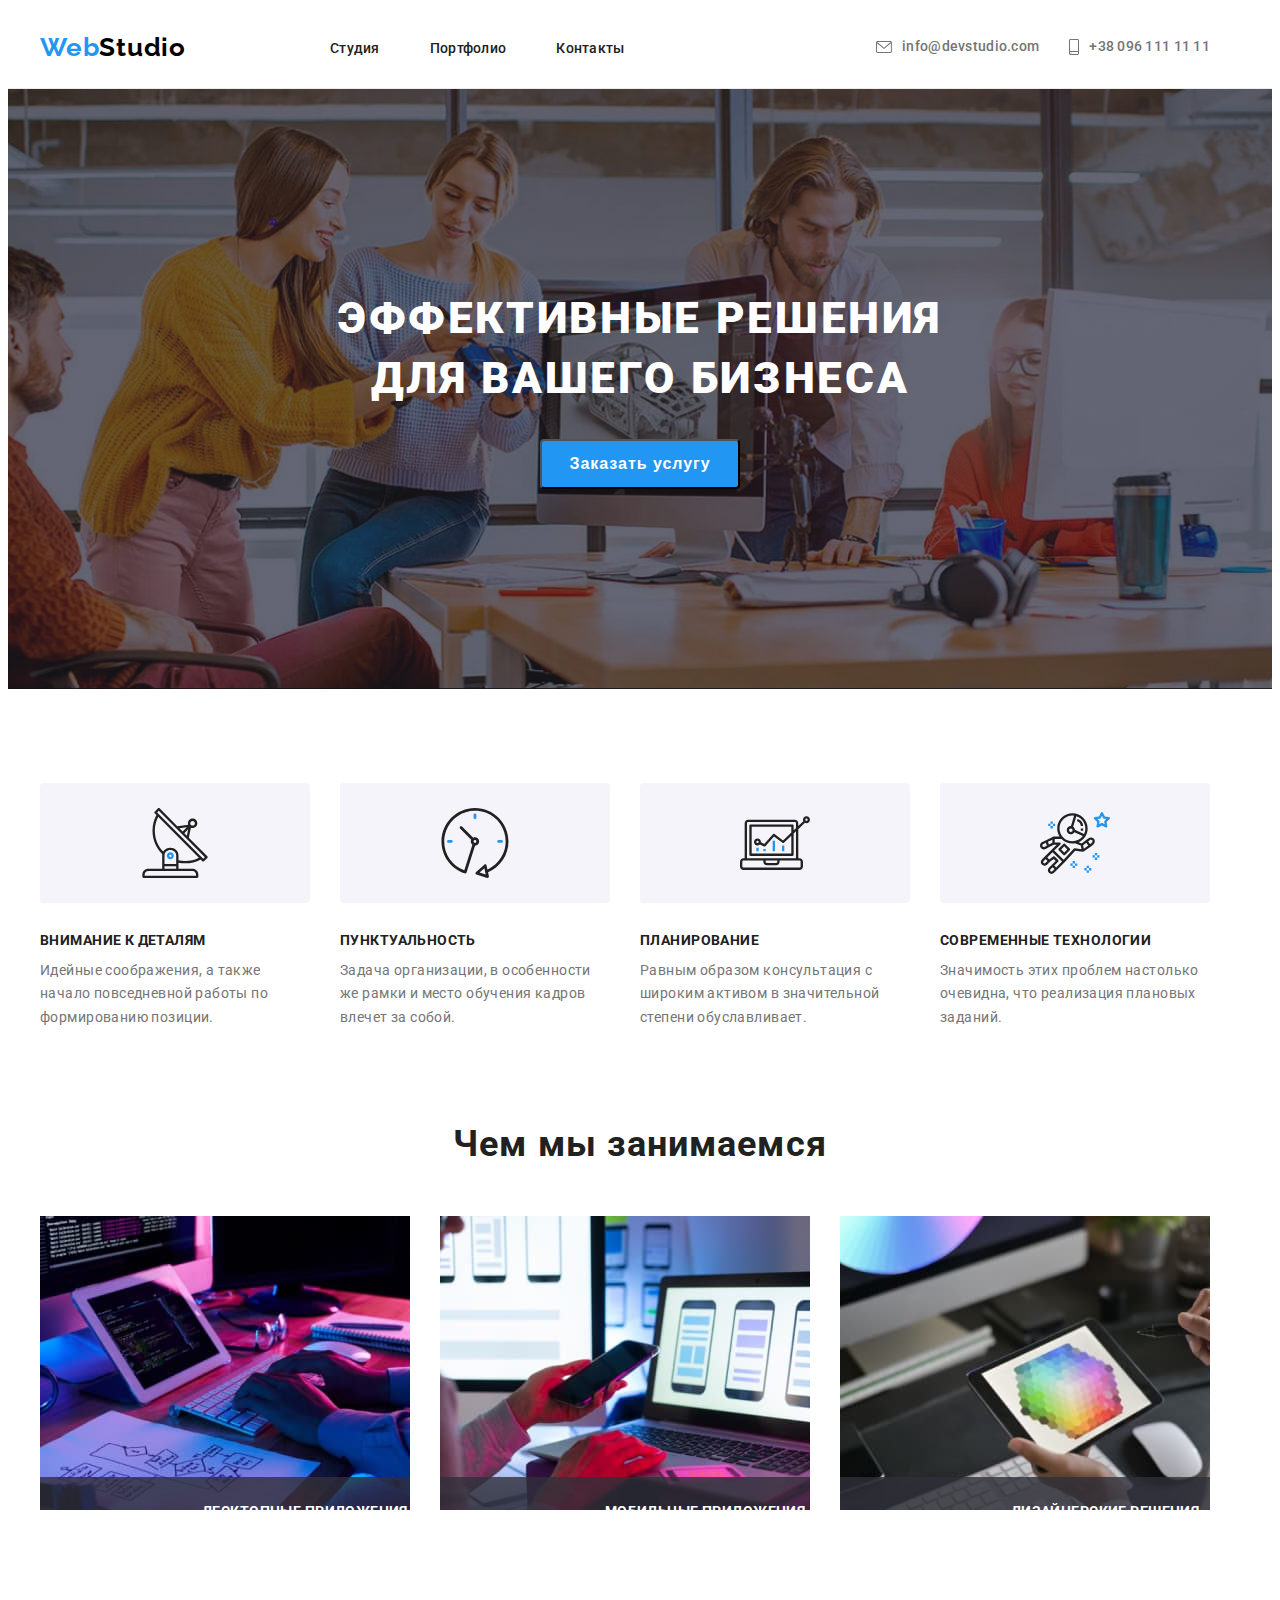
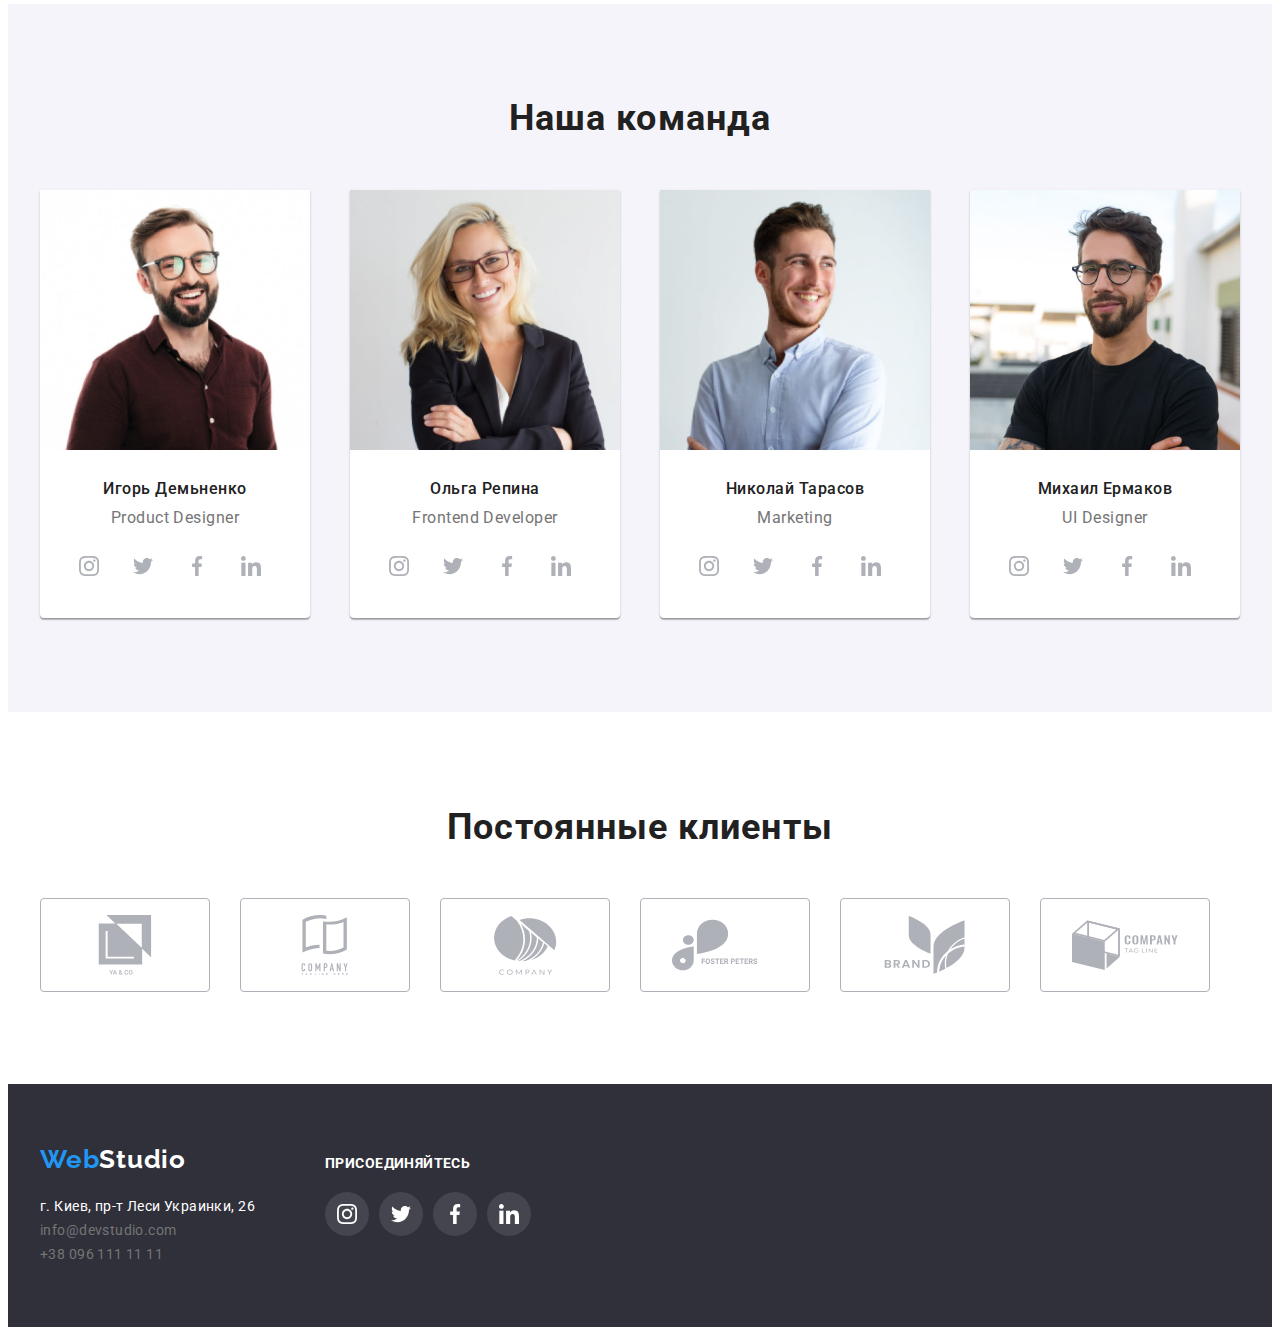
==== index.html @ 5d6559f3 "5-дз" ====
<!DOCTYPE html>
<html lang="ru">
  <head>
    <meta charset="UTF-8" />
    <meta http-equiv="X-UA-Compatible" content="IE=edge" />
    <meta name="viewport" content="width=device-width, initial-scale=1.0" />
    <title>WebStudiya</title>
    <link
      rel="stylesheet"
      href="https://cdnjs.cloudflare.com/ajax/libs/modern-normalize/1.1.0/modern-normalize.min.css"
      integrity="sha512-wpPYUAdjBVSE4KJnH1VR1HeZfpl1ub8YT/NKx4PuQ5NmX2tKuGu6U/JRp5y+Y8XG2tV+wKQpNHVUX03MfMFn9Q=="
      crossorigin="anonymous"
      referrerpolicy="no-referrer"
    />
    <link rel="stylesheet" href="
    <link rel="preconnect" href="https://fonts.googleapis.com" />
    <link rel="preconnect" href="https://fonts.gstatic.com" crossorigin />
    <link
      href="https://fonts.googleapis.com/css2?family=Raleway:wght@700&family=Roboto:wght@400;500;700;900&display=swap"
      rel="stylesheet"
    />
    <link rel="stylesheet" href="./css/reset.css" />
    <link rel="stylesheet" href="./css/style.css" />
  </head>
  <body>
    <header class="header">
      <div class="container header-container">
        <a class="header-logo link" href="./index.html"
          >Web<span class="logo-color">Studio</span></a
        >
        <nav class="header-nav">
          <ul class="header-list">
            <li class="header-item">
              <a class="header-link current" href="./index.html">Студия</a>
            </li>
            <li class="header-item">
              <a class="header-link current" href="./portfolio.html">Портфолио</a>
            </li>
            <li class="header-item">
              <a class="header-link current" href="https://Contacty/">Контакты</a>
            </li>
          </ul>
        </nav>
        <ul class="contacts">
          <li class="contacts-item">
            <a class="contacts-link" href="mailto:info@devstudio.com"
              ><svg class="contacts-link-icon" width="16" height="12">
                <use href="./images/header-icons.svg#icon-envelope"></use></svg
              >info@devstudio.com</a
            >
          </li>
          <li class="contacts-item">
            <a class="contacts-link" href="tel:+380961111111"
              ><svg class="contacts-link-icon" width="10" height="16">
                <use href="./images/header-icons.svg#icon-smartphone"></use></svg
              >+38 096 111 11 11</a
            >
          </li>
        </ul>
      </div>
    </header>
    <main>
      <section class="baner">
        <div class="container">
          <h1 class="baner-title">Эффективные решения<br />для вашего бизнеса</h1>
          <button type="button" class="baner-bt" data-modal-open>Заказать услугу</button>
        </div>
      </section>
      <section class="section process">
        <div class="container">
          <ul class="about-list">
            <li class="about-item">
              <div class="about-item-link">
                <svg class="about-item-icon" width="70" height="70">
                  <use href="./images/Peculiarities.svg#icon-antenna"></use>
                </svg>
              </div>
              <h3 class="about-item-title">Внимание к деталям</h3>
              <p class="about-item-text">
                Идейные соображения, а также начало повседневной работы по формированию позиции.
              </p>
            </li>
            <li class="about-item">
              <div class="about-item-link">
                <svg class="about-item-icon" width="70" height="70">
                  <use href="./images/Peculiarities.svg#icon-clock"></use>
                </svg>
              </div>
              <h3 class="about-item-title">Пунктуальность</h3>
              <p class="about-item-text">
                Задача организации, в особенности же рамки и место обучения кадров влечет за собой.
              </p>
            </li>
            <li class="about-item">
              <div class="about-item-link">
                <svg class="about-item-icon" width="70" height="70">
                  <use href="./images/Peculiarities.svg#icon-diagram"></use>
                </svg>
              </div>
              <h3 class="about-item-title">Планирование</h3>
              <p class="about-item-text">
                Равным образом консультация с широким активом в значительной степени обуславливает.
              </p>
            </li>
            <li class="about-item">
              <div class="about-item-link">
                <svg class="about-item-icon" width="70" height="70">
                  <use href="./images/Peculiarities.svg#icon-astronaut"></use>
                </svg>
              </div>
              <h3 class="about-item-title">Современные технологии</h3>
              <p class="about-item-text">
                Значимость этих проблем настолько очевидна, что реализация плановых заданий.
              </p>
            </li>
          </ul>
        </div>
      </section>
      <section class="section work">
        <div class="container">
          <h2 class="work-title">Чем мы занимаемся</h2>
          <ul class="work-list">
            <li class="work-item">
              <div class="work-item-wrap">
                <img src="./images/box1.jpg" alt="работа с ноутбуком" width="370" height="294" />
                <p class="work-img-text">Десктопные приложения</p>
              </div>
            </li>
            <li class="work-item">
              <div class="work-item-wrap">
                <img
                  src="./images/box2.jpg"
                  alt="работа с мобильным телефоном"
                  width="370"
                  height="294"
                />
                <p class="work-img-text">Мобильные приложения</p>
              </div>
            </li>
            <li class="work-item">
              <div class="work-item-wrap">
                <img src="./images/box3.jpg" alt="работа с планшетом" width="370" height="294" />
                <p class="work-img-text">Дизайнерские решения</p>
              </div>
            </li>
          </ul>
        </div>
      </section>
      <section class="section team">
        <div class="container">
          <h2 class="team-title">Наша команда</h2>
          <ul class="list team-list">
            <li class="team-item">
              <div class="team-card-fon">
                <img src="./images/team-card1.jpg" alt="Игорь Демьненко" width="270" height="260" />
                <div class="team-text">
                  <div class="team-icons">
                    <h3 class="team-item-name">Игорь Демьненко</h3>
                    <p lang="en" class="team-item-profession">Product Designer</p>
                    <ul class="team-social-list">
                      <li class="team-social-item">
                        <a href="" class="team-social-link">
                          <svg class="team-social-icon" width="20" height="20">
                            <use href="./images/icons.svg#icon-instagram"></use>
                          </svg>
                        </a>
                      </li>
                      <li class="team-social-item">
                        <a href="" class="team-social-link">
                          <svg class="team-social-icon" width="20" height="20">
                            <use href="./images/icons.svg#icon-twitter"></use>
                          </svg>
                        </a>
                      </li>
                      <li class="team-social-item">
                        <a href="" class="team-social-link">
                          <svg class="team-social-icon" width="20" height="20">
                            <use href="./images/icons.svg#icon-facebook"></use>
                          </svg>
                        </a>
                      </li>
                      <li class="team-social-item">
                        <a href="" class="team-social-link">
                          <svg class="team-social-icon" width="20" height="20">
                            <use href="./images/icons.svg#icon-linkedin"></use>
                          </svg>
                        </a>
                      </li>
                    </ul>
                  </div>
                </div>
              </div>
            </li>
            <li class="team-item">
              <div class="team-card-fon">
                <img src="./images/team-card2.jpg" alt="Ольга Репина" width="270" height="260" />
                <div class="team-text">
                  <div class="team-icons">
                    <h3 class="team-item-name">Ольга Репина</h3>
                    <p lang="en" class="team-item-profession">Frontend Developer</p>
                    <ul class="team-social-list">
                      <li class="team-social-item">
                        <a href="" class="team-social-link">
                          <svg class="team-social-icon" width="20" height="20">
                            <use href="./images/icons.svg#icon-instagram"></use>
                          </svg>
                        </a>
                      </li>
                      <li class="team-social-item">
                        <a href="" class="team-social-link">
                          <svg class="team-social-icon" width="20" height="20">
                            <use href="./images/icons.svg#icon-twitter"></use>
                          </svg>
                        </a>
                      </li>
                      <li class="team-social-item">
                        <a href="" class="team-social-link">
                          <svg class="team-social-icon" width="20" height="20">
                            <use href="./images/icons.svg#icon-facebook"></use>
                          </svg>
                        </a>
                      </li>
                      <li class="team-social-item">
                        <a href="" class="team-social-link">
                          <svg class="team-social-icon" width="20" height="20">
                            <use href="./images/icons.svg#icon-linkedin"></use>
                          </svg>
                        </a>
                      </li>
                    </ul>
                  </div>
                </div>
              </div>
            </li>
            <li class="team-item">
              <div class="team-card-fon">
                <img src="./images/team-card3.jpg" alt="Николай Тарасов" width="270" height="260" />
                <div class="team-text">
                  <div class="team-icons">
                    <h3 class="team-item-name">Николай Тарасов</h3>
                    <p lang="en" class="team-item-profession">Marketing</p>
                    <ul class="team-social-list">
                      <li class="team-social-item">
                        <a href="" class="team-social-link">
                          <svg class="team-social-icon" width="20" height="20">
                            <use href="./images/icons.svg#icon-instagram"></use>
                          </svg>
                        </a>
                      </li>
                      <li class="team-social-item">
                        <a href="" class="team-social-link">
                          <svg class="team-social-icon" width="20" height="20">
                            <use href="./images/icons.svg#icon-twitter"></use>
                          </svg>
                        </a>
                      </li>
                      <li class="team-social-item">
                        <a href="" class="team-social-link">
                          <svg class="team-social-icon" width="20" height="20">
                            <use href="./images/icons.svg#icon-facebook"></use>
                          </svg>
                        </a>
                      </li>
                      <li class="team-social-item">
                        <a href="" class="team-social-link">
                          <svg class="team-social-icon" width="20" height="20">
                            <use href="./images/icons.svg#icon-linkedin"></use>
                          </svg>
                        </a>
                      </li>
                    </ul>
                  </div>
                </div>
              </div>
            </li>
            <li class="team-item">
              <div class="team-card-fon">
                <img src="./images/team-card4.jpg" alt="Михаил Ермаков" width="270" height="260" />
                <div class="team-text">
                  <div class="team-icons">
                    <h3 class="team-item-name">Михаил Ермаков</h3>
                    <p lang="en" class="team-item-profession">UI Designer</p>
                    <ul class="team-social-list">
                      <li class="team-social-item">
                        <a href="" class="team-social-link">
                          <svg class="team-social-icon" width="20" height="20">
                            <use href="./images/icons.svg#icon-instagram"></use>
                          </svg>
                        </a>
                      </li>
                      <li class="team-social-item">
                        <a href="" class="team-social-link">
                          <svg class="team-social-icon" width="20" height="20">
                            <use href="./images/icons.svg#icon-twitter"></use>
                          </svg>
                        </a>
                      </li>
                      <li class="team-social-item">
                        <a href="" class="team-social-link">
                          <svg class="team-social-icon" width="20" height="20">
                            <use href="./images/icons.svg#icon-facebook"></use>
                          </svg>
                        </a>
                      </li>
                      <li class="team-social-item">
                        <a href="" class="team-social-link">
                          <svg class="team-social-icon" width="20" height="20">
                            <use href="./images/icons.svg#icon-linkedin"></use>
                          </svg>
                        </a>
                      </li>
                    </ul>
                  </div>
                </div>
              </div>
            </li>
          </ul>
        </div>
      </section>
      <section class="section">
        <div class="container">
          <h2 class="clients-title">Постоянные клиенты</h2>
          <ul class="clients-list">
            <li class="clients-item">
              <a href="" class="clients-link">
                <svg class="clients-icon" width="106" height="60">
                  <use href="./images/clients.svg#icon-yoco"></use>
                </svg>
              </a>
            </li>
            <li class="clients-item">
              <a href="" class="clients-link">
                <svg class="clients-icon" width="106" height="60">
                  <use href="./images/clients.svg#icon-company1"></use>
                </svg>
              </a>
            </li>
            <li class="clients-item">
              <a href="" class="clients-link">
                <svg class="clients-icon" width="106" height="60">
                  <use href="./images/clients.svg#icon-company2"></use>
                </svg>
              </a>
            </li>
            <li class="clients-item">
              <a href="" class="clients-link">
                <svg class="clients-icon" width="106" height="60">
                  <use href="./images/clients.svg#icon-foster"></use>
                </svg>
              </a>
            </li>
            <li class="clients-item">
              <a href="" class="clients-link">
                <svg class="clients-icon" width="106" height="60">
                  <use href="./images/clients.svg#icon-brand"></use>
                </svg>
              </a>
            </li>
            <li class="clients-item">
              <a href="" class="clients-link">
                <svg class="clients-icon" width="106" height="60">
                  <use href="./images/clients.svg#icon-company3"></use>
                </svg>
              </a>
            </li>
          </ul>
        </div>
      </section>
    </main>
    <footer>
      <div class="container footer-container">
        <div class="container-footer">
          <a class="header-logo" href="./index.html"
            >Web<span class="logo-color-footer">Studio</span></a
          >
          <address class="footer-address">
            <ul class="footer-list">
              <li class="footer-item"><p>г. Киев, пр-т Леси Украинки, 26</p></li>
              <li>
                <a class="link-footer" href="mailto:info@devstudio.com">info@devstudio.com</a>
              </li>
              <li>
                <a class="link-footer" href="tel:+380961111111">+38 096 111 11 11</a>
              </li>
            </ul>
          </address>
        </div>
        <div class="footer-social">
          <h3 class="footer-social-text">Присоединяйтесь</h3>
          <ul class="footer-social-list">
            <li class="footer-social-item">
              <a href="" class="footer-social-link">
                <svg class="footer-social-icon" width="20" height="20">
                  <use href="./images/icons.svg#icon-instagram"></use>
                </svg>
              </a>
            </li>
            <li class="footer-social-item">
              <a href="" class="footer-social-link">
                <svg class="footer-social-icon" width="20" height="20">
                  <use href="./images/icons.svg#icon-twitter"></use>
                </svg>
              </a>
            </li>
            <li class="footer-social-item">
              <a href="" class="footer-social-link">
                <svg class="footer-social-icon" width="20" height="20">
                  <use href="./images/icons.svg#icon-facebook"></use>
                </svg>
              </a>
            </li>
            <li class="footer-social-item">
              <a href="" class="footer-social-link">
                <svg class="footer-social-icon" width="20" height="20">
                  <use href="./images/icons.svg#icon-linkedin"></use>
                </svg>
              </a>
            </li>
          </ul>
        </div>
      </div>
    </footer>
    <div class="backdrop is-hidden" data-modal>
      <div class="modal">
        <button type="button" class="modal-close" data-modal-close>
          <svg class="close-icon" width="18" height="18">
            <use href="./images/close-icon.svg#icon-close-black"></use>
          </svg>
        </button>
      </div>
    </div>
    <script src="./js/modal.js"></script>
  </body>
</html>
---- css/style.css ----
:root {
    --text-color: #212121;
    --lilte-text-color: #757575;
    --baner-color: #2F303A;
    --bt-color: #FFFFFF;
    --accent-color: #2196F3;
    --team-color:#F5F4FA;
}
body{
    font-family: "Roboto", sans-serif;
    color: var(--fon-color)
}
li {
    list-style: none;
}

a {
    text-decoration: none;
}

/* ------------Header---------- */
.header {
    padding-top: 24px;
    padding-bottom: 25px;
    border-bottom: 1px solid #ECECEC;
}
.container {
    width: 1200px;
    padding-left: 15px;
    padding-right: 15px;
    margin: 0 auto;
}
.header-nav {
     margin-left: 94px;
}
.header-list {
    display: flex;
    align-items: center;
}
.header {
    display: flex;
}
.header-container {
    display: flex;
    align-items: center;
}
.contacts {
    display: flex;
    margin-left: auto;
    align-items: center;
}
.contacts-link-icon {
    margin-right: 10px;
}
.header-logo {
    font-family: raleway, sans-serif;
    font-weight: 700;
    font-size: 26px;
    line-height: 1.19;
    letter-spacing: 0.03em;
    color: var(--accent-color);
}
.logo-color {
     color: #000000;
}
.header-item {
    margin-left: 50px;
}
.header-link {
    font-weight: 500;
    font-size: 14px;
    line-height: 1.14;
    letter-spacing: 0.02em;
    color: var(--text-color); 
    transition: color, 250ms;
    transition-timing-function: cubic-bezier(0.4, 0, 0.2, 1);
}
.current {
    position: relative;
}
.current:hover::after {
    content: "";
    width: 100%;
    height: 5px;
    border-radius: 2px;
    position: absolute;
    background-color: var(--accent-color);
    left: 0;
    bottom: -33px;
}
.contacts-item {
    margin-right: 30px;
}
.contacts-link {
    font-weight: 500;
    font-size: 14px;
    line-height: 1.14;
    letter-spacing: 0.02em;
    color: var(--lilte-text-color);
    display: flex;
    align-items: center;
    transition: color, 250ms;
    transition-timing-function: cubic-bezier(0.4, 0, 0.2, 1);
}
.contacts-link-icon {
    fill: currentColor;
}

.header-link:hover,
.header-link:focus,
.contacts-link-icon:hover
.contacts-link-icon:focus,
.contacts-link:hover,
.contacts-link:focus,
.link-footer:hover,
.link-footer:focus,
.baner-bt:focus,
.button-bt:focus {
    color: var(--accent-color);
}
.button-bt:hover,
.baner-bt:hover {
    background-color: var(--accent-color);
    color: var(--bt-color);
}
/* ---------------section-Baner----------------- */
.baner-title {
    font-weight: 900;
    font-size: 44px;
    line-height: 1.36;
    text-align: center;
    letter-spacing: 0.06em;
    text-transform: uppercase;
    width: 100%;
    color: #FFFFFF;
}
.baner {
    background-color: #2F303A;
    background-image: linear-gradient(
        rgba(47, 48, 58, 0.4),
        rgba(47, 48, 58, 0.4)
    ),
    url(../images/banner-foto.jpg);
    background-position: center;
    background-repeat: no-repeat;
    background-size: cover;
    padding-top: 200px;
    padding-bottom: 200px;
    text-align: center;
}
.baner-bt {
    font-size: 16px;
    line-height: 1.85;
    text-align: center;
    letter-spacing: 0.06em;
    color: var(--bt-color);
    background-color: var(--accent-color);
    box-shadow: 0px 4px 4px rgba(0, 0, 0, 0.15);
    border-radius: 4px;
    cursor: pointer;
    margin-top: 30px;
    width: 200px;
    height: 50px;
    font-weight: 700;
    transition: color, 250ms;
    transition-timing-function: cubic-bezier(0.4, 0, 0.2, 1);
}
.button-bt {
    font-weight: 500;
    font-size: 16px;
    line-height: 1.62;
    text-align: center;
    letter-spacing: 0.03em;
    color: var(--text-color);
    background-color: var(--team-color);
    border:1px solid #F5F4FA ;
    padding: 6px 22px;
    transition: background-color, 250ms, color, 250ms;
    transition-timing-function: cubic-bezier(0.4, 0, 0.2, 1);
}
.button-item:not(:last-child) {
    margin-right: 8px;
}

.button-wrap {
    display: flex;
    justify-content: center;
    margin-bottom: 50px;
}
.visually-hidden {
    position: absolute;
    white-space: nowrap;
    width: 1px;
    height: 1px;
    overflow: hidden;
    border: 0;
    padding: 0;
    clip: rect(0 0 0 0);
    clip-path: inset(50%);
    margin: -1px;
}

/* ----------------section-About------------------- */
.section {
    padding-top: 94px;
    padding-bottom: 94px;
}
.about-item {
    margin-right: 30px;
}

.about-item-title {
    font-weight: 700;
    font-size: 14px;
    line-height: 1.14;
    letter-spacing: 0.03em;
    text-transform: uppercase;
    color: var(--text-color);
}
.about-item-link {
    width: 270px;
    height: 120px;
    background: #F5F4FA;
    border-radius: 4px;
    margin-bottom: 30px;
    display: flex;
    justify-content: center;
    align-items: center;
}
.about-item-text {
    font-size: 14px;
    line-height: 1.71;
    letter-spacing: 0.03em;
    color: var(--lilte-text-color);
    margin-top: 10px;
 }
.flex-list {
    display: flex;
    flex-wrap: wrap;
}
.flex-list-card {
    background-color: var(--bt-color);
    margin-bottom: 30px;
}
.flex-list-card:not(:nth-child(3n)) {
    margin-right: 30px;
}
.flex-list-card:nth-child(n+7) {
    margin-bottom: 0px;
}
.flex-list-link {
    display: block;
    transition: box-shadow, 250ms;
    transition-timing-function: cubic-bezier(0.4, 0, 0.2, 1);
}
.flex-list-link:focus, .flex-list-link:hover {
    box-shadow: 0px 1px 1px rgba(0, 0, 0, 0.12), 0px 4px 4px rgba(0, 0, 0, 0.06), 1px 4px 6px rgba(0, 0, 0, 0.16);
    cursor: pointer;
}
.flex-list-wrap {
    position: relative;
    overflow: hidden;
}
.flex-list-card:hover .flex-img-text {
    transform: translateY(0%);
}
.flex-img-text {
    position: absolute;
    top: 0;
    left: 0;
    background-color: rgba(33, 150, 243, 0.9);
    font-weight: 400;
    font-size: 18px;
    line-height: 1.56;
    letter-spacing: 0.03em;
    color: #FFFFFF;
    width: 100%;
    height: 100%;
    padding: 64px 24px;
    transform: translateY(100%);
    transition: transform, 250ms, liner;
}
.flex-list-text {
    padding: 20px 24px;
    border: 1px solid #EEEEEE;
}
.flex-list-name {
    font-weight: 700;
    font-size: 18px;
    line-height: 2;
    letter-spacing: 0.06em;
    color: var(--text-color);
}
.flex-list-profession {
    font-size: 16px;
    line-height: 1.87;
    letter-spacing: 0.03em;
    color: var(--lilte-text-color);
}
.about-list {
    display: flex;
}
/* ---------------------Work------------------------ */
.work {
    padding-top: 0;
}

.work-title {
    font-weight: 700;
    font-size: 36px;
    line-height: 1.16;
    text-align: center;
    letter-spacing: 0.03em;
    color: var(--text-color);
    margin-bottom: 50px;
}
.work-list {
    display: flex;
}
.work-item:not(:last-child) {
    margin-right: 30px;
}
.work-item:hover .work-img-text {
    transform: translateY(0);
}
.work-item-wrap {
    position: relative;
    overflow: hidden;
}
.work-img-text {
    position: absolute;
    top: 0;
    left: 0;
    background-color: rgba(47, 48, 58, 0.8);
    color: var(--bt-color);
    text-transform: uppercase;
    padding: 27px 80px;
    font-size: 14px;
    letter-spacing: 0.03em;
    line-height: 1.14;
    font-weight: 700;
    width: 100%;
    height: 100%;
    text-align: center;
    transform: translateY(75%);
    transition: transform, 250ms, liner;
}

/* -------------------TEAM---------------------- */
.team {
    background-color: var(--team-color);
}
.team-title {
    font-weight: 700;
    font-size: 36px;
    line-height: 1.16;
    text-align: center;
    letter-spacing: 0.03em;
    color: var(--text-color);
    margin-bottom: 50px;
}
.team-social-list {
    display: flex;
    justify-content: center;
    margin-top: 16px;
}
.team-social-item {
    margin-right: 10px;
}
.team-social-link {
    width: 44px;
    height: 44px;
    background-color: var(--bt-color);
    display: flex;
    justify-content: center;
    align-items: center;
    border-radius: 50%;
    color: #AFB1B8;
    transition: background-color, 250ms, color, 250ms;
    transition-timing-function: cubic-bezier(0.4, 0, 0.2, 1);
 }
 .team-social-icon {
     fill: currentColor;
 }
.team-social-link:hover, .team-social-link:focus {
    background-color: var(--accent-color);
    color: #FFFFFF;
}
.team-card-fon {
    width: 270px;
    height: 428px;
    background-color: var(--bt-color);
    box-shadow: 0px 1px 3px rgba(0, 0, 0, 0.12), 0px 1px 1px rgba(0, 0, 0, 0.14), 0px 2px 1px rgba(0, 0, 0, 0.2);
    border-radius: 0px 0px 4px 4px;
}
.team-text {
    padding-bottom: 30px;
    text-align: center;
}
.team-icons {
    padding: 30px 0;
}
.team-item-name {
    font-weight: 500;
    font-size: 16px;
    line-height: 1.18;
    letter-spacing: 0.03em;
    color: var(--text-color);
}
.team-item-profession {
    font-size: 16px;
    line-height: 1.18;
    letter-spacing: 0.03em;
    color: var(--lilte-text-color);
    margin-top: 10px;
}

.team-list {
    display: flex;
    justify-content: space-between;
}
/* ------------------Clients-------------- */
.clients-title {
    font-weight: 700;
    font-size: 36px;
    line-height: 42px;
    text-align: center;
    letter-spacing: 0.03em;
    color: var(--text-color);
    margin-bottom: 50px;
}
.clients-list {
    display: flex;
}
.clients-item {
    width: 170px;
    height: 92px;
    display: flex;
    justify-content: center;
}
.clients-item:not(:last-child) {
    margin-right: 30px;
}
.clients-link {
    width: 100%;
    height: 100%;
    color: #AFB1B8;
    display: flex;
    align-items: center;
    justify-content: center;
    border: 1px solid #AFB1B8;
    border-radius: 4px;
    transition: color, 250ms;
    transition-timing-function: cubic-bezier(0.4, 0, 0.2, 1);
}
.clients-icon {
    fill: currentColor;
}
.clients-link:hover,
.clients-link:focus {
    color: var(--accent-color);
    border-color: var(--accent-color);
}

/* -------------Footer------------------- */
footer {
    padding-top: 60px;
    padding-bottom: 60px;
    background-color: var(--baner-color);
}
.footer-container {
    display: flex;
    align-items: baseline;
}

.logo-color-footer {
    color: var(--bt-color);
}
.footer-address {
    font-style: normal;
    margin-top: 20px;
  }
.footer-item {
    font-size: 14px;
    line-height: 1.71;
    letter-spacing: 0.03em;
    color: var(--bt-color);
    margin-top: 9px;
}

.link-footer {
    font-size: 14px;
    line-height: 1.71;
    letter-spacing: 0.03em;
    color: var(--lilte-text-color);
}
.footer-social-text {
    font-weight: 700;
    font-size: 14px;
    line-height: 1.14;
    letter-spacing: 0.03em;
    color: var(--bt-color);
    text-transform: uppercase;
    margin-bottom: 20px;
}
.footer-social-list {
    display: flex;
}
.footer-social-item:not(:last-child) {
    margin-right: 10px;
}
.footer-social-link {
    width: 44px;
    height: 44px;
    background-color: rgba(255, 255, 255, 0.1);
    display: flex;
    justify-content: center;
    align-items: center;
    border-radius: 50%;
    color: #FFFFFF;
    transition: background-color, 250ms;
    transition-timing-function: cubic-bezier(0.4, 0, 0.2, 1);
}
.footer-social-icon {
    fill: currentColor;
}
.footer-social {
    margin-left: 70px;
}
.footer-social-link:hover, .footer-social-link:focus {
    background-color: var(--accent-color);
}
/* ---------------------Modal------------------------- */
.is-hidden {
    visibility: hidden;
    opacity: 0;
    pointer-events: none;
}
.backdrop {
    position: absolute;
    top: 0;
    width: 100vw;
    height: 100vh;
    background-color: rgba(0, 0, 0, 0.2);
}
.modal {
    width: 528px;
    min-height: 500px;
    background-color: var(--bt-color);
    box-shadow: 0px 1px 3px rgba(0, 0, 0, 0.12), 0px 1px 1px rgba(0, 0, 0, 0.14), 0px 2px 1px rgba(0, 0, 0, 0.2);
    border-radius: 4px;
    position: absolute;
    top: 50%;
    left: 50%;
    transform: translate(-50%, -50%);
}
.modal-close {
    background-color: transparent;
    border: 1px solid rgba(0, 0, 0, 0.1);
    border-radius: 50%;
    width: 30px;
    height: 30px;
    display: flex;
    align-items: center;
    justify-content: center;
    position: absolute;
    top: 8px;
    right: 8px;
}
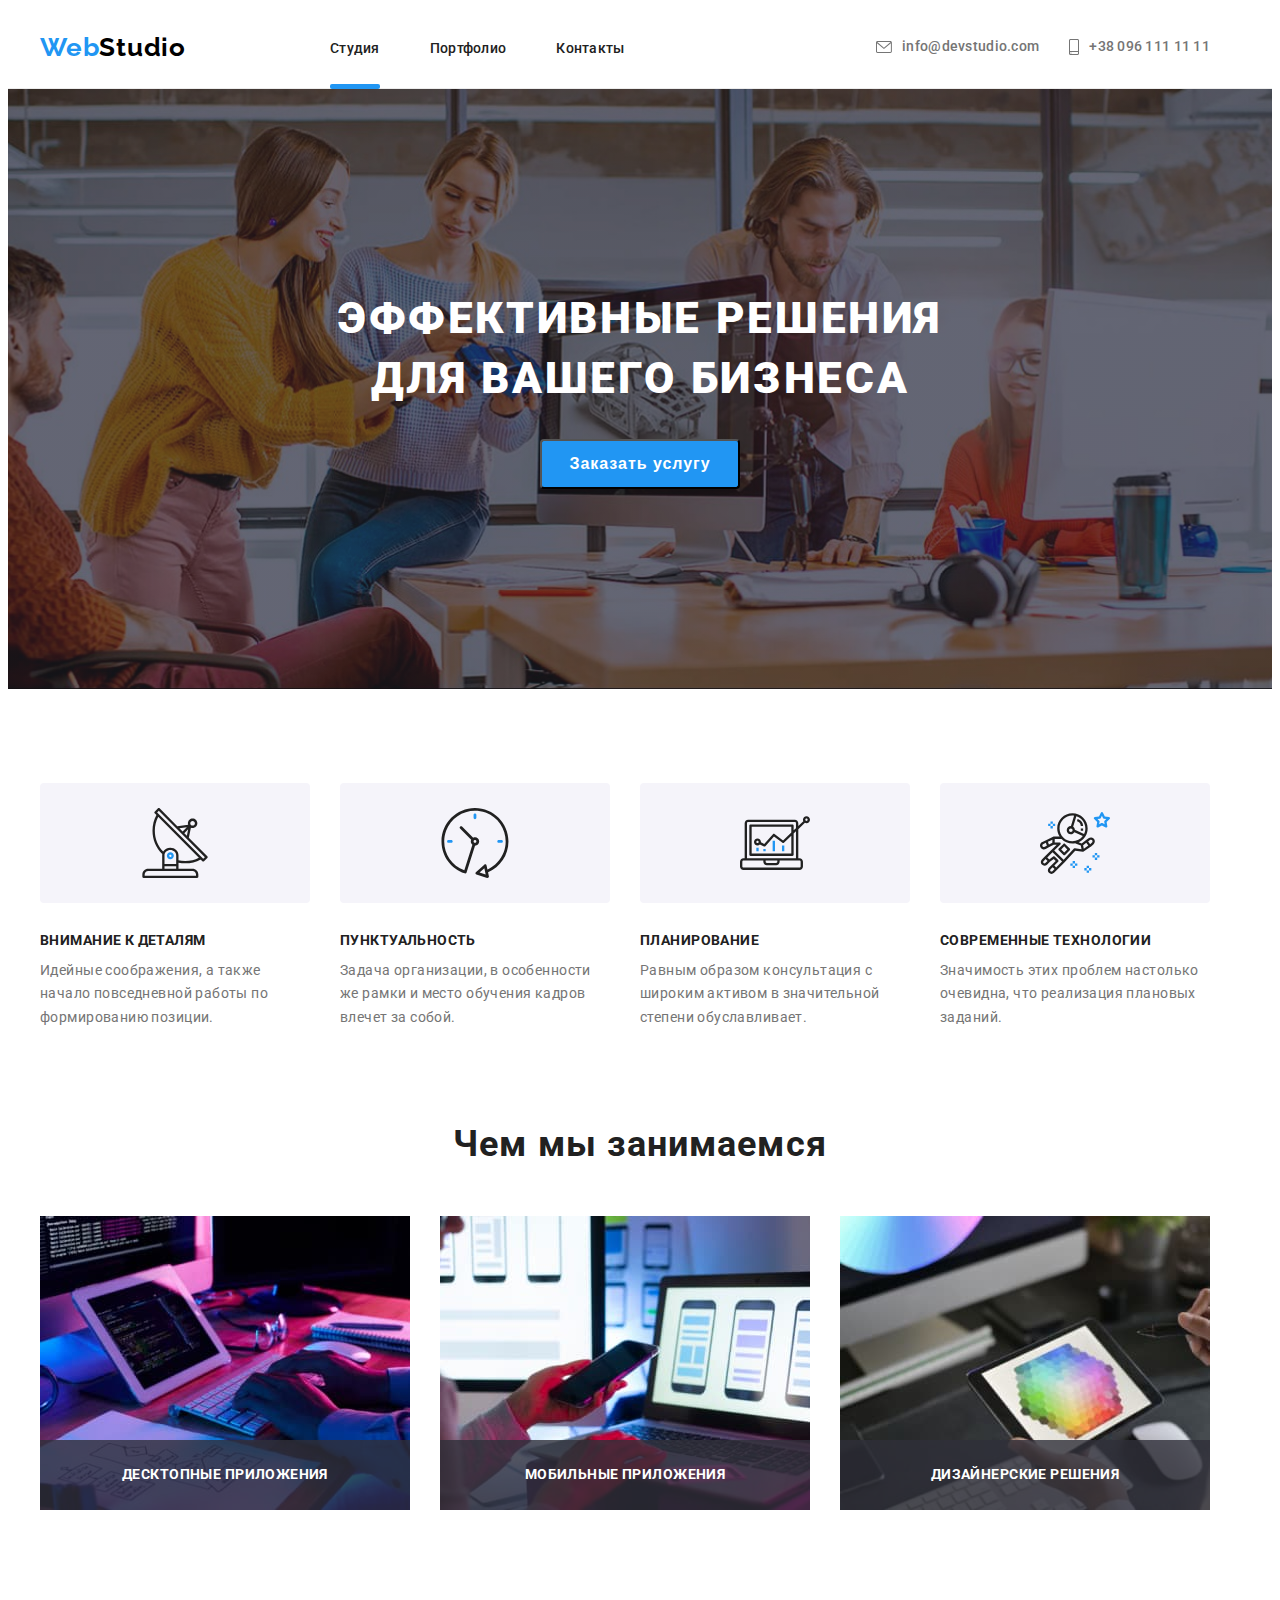
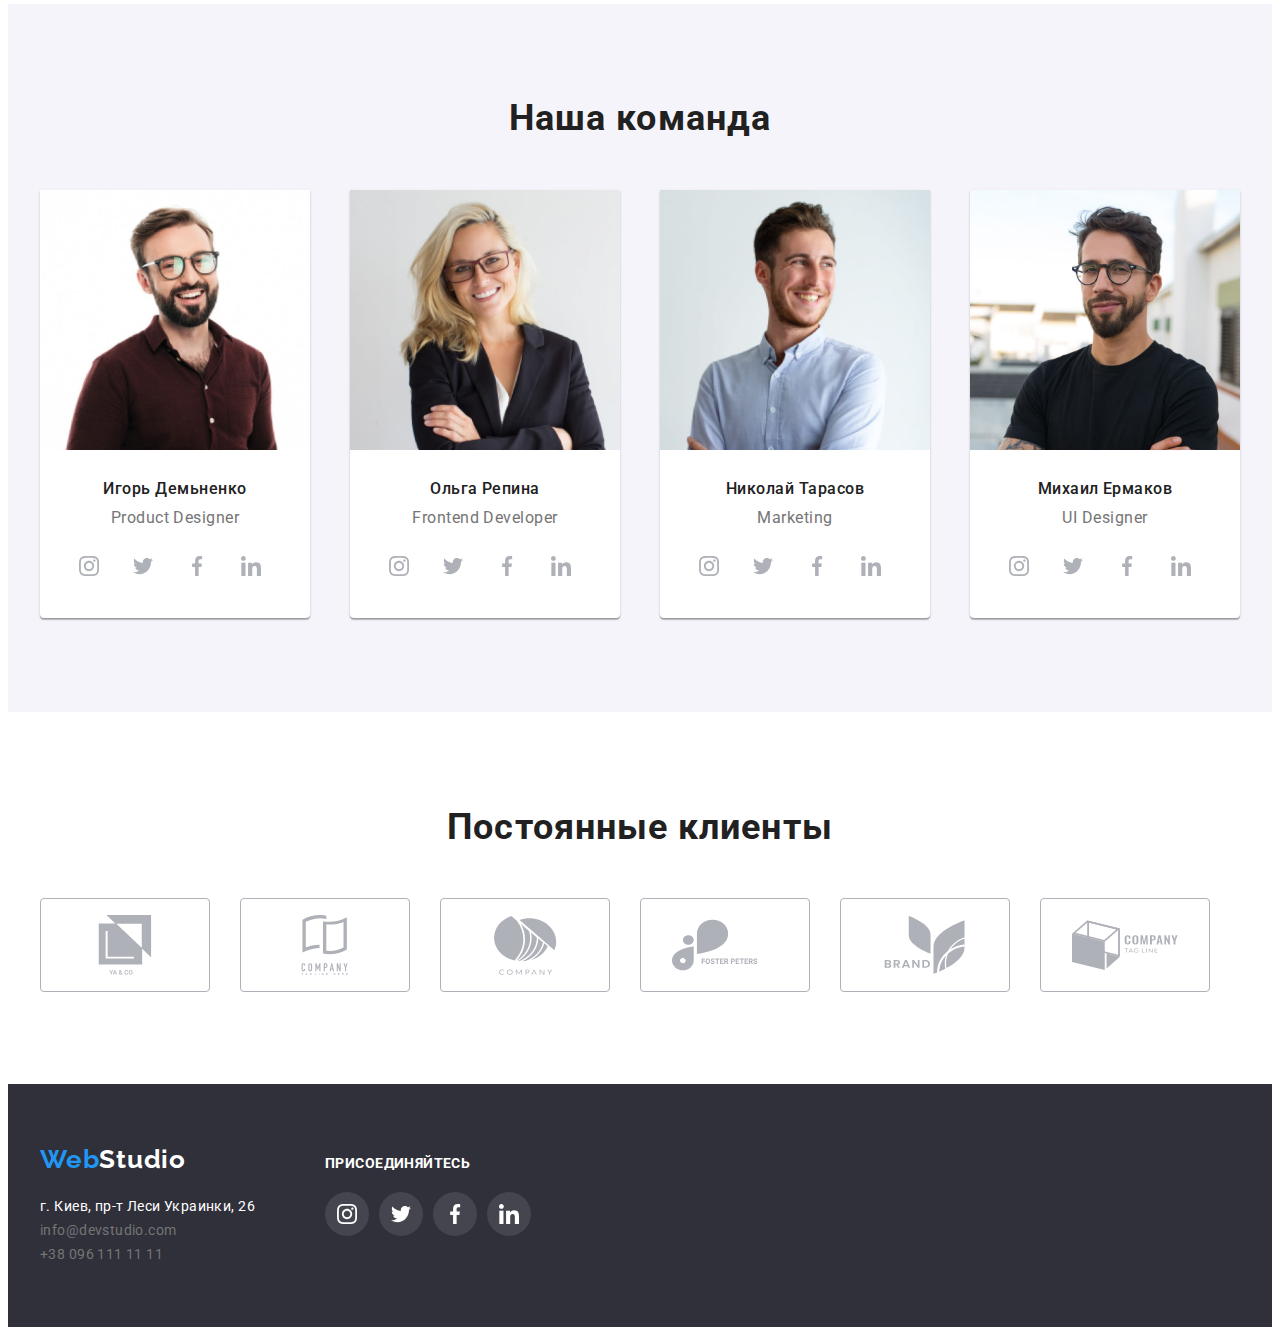
==== commit 52f86f2b: "правки" ====
--- a/index.html
+++ b/index.html
@@ -34,10 +34,10 @@
               <a class="header-link current" href="./index.html">Студия</a>
             </li>
             <li class="header-item">
-              <a class="header-link current" href="./portfolio.html">Портфолио</a>
+              <a class="header-link" href="./portfolio.html">Портфолио</a>
             </li>
             <li class="header-item">
-              <a class="header-link current" href="https://Contacty/">Контакты</a>
+              <a class="header-link" href="https://Contacty/">Контакты</a>
             </li>
           </ul>
         </nav>
--- a/css/style.css
+++ b/css/style.css
@@ -72,13 +72,11 @@
     line-height: 1.14;
     letter-spacing: 0.02em;
     color: var(--text-color); 
-    transition: color, 250ms;
-    transition-timing-function: cubic-bezier(0.4, 0, 0.2, 1);
-}
-.current {
+    transition: color 250ms cubic-bezier(0.4, 0, 0.2, 1);
     position: relative;
 }
-.current:hover::after {
+
+.current::after {
     content: "";
     width: 100%;
     height: 5px;
@@ -99,8 +97,8 @@
     color: var(--lilte-text-color);
     display: flex;
     align-items: center;
-    transition: color, 250ms;
-    transition-timing-function: cubic-bezier(0.4, 0, 0.2, 1);
+    transition: color 250ms cubic-bezier(0.4, 0, 0.2, 1);
+    
 }
 .contacts-link-icon {
     fill: currentColor;
@@ -113,15 +111,16 @@
 .contacts-link:hover,
 .contacts-link:focus,
 .link-footer:hover,
-.link-footer:focus,
-.baner-bt:focus,
-.button-bt:focus {
+.link-footer:focus {
     color: var(--accent-color);
 }
 .button-bt:hover,
-.baner-bt:hover {
+.button-bt:focus,
+.baner-bt:hover,
+.baner-bt:focus {
     background-color: var(--accent-color);
     color: var(--bt-color);
+    box-shadow: 0px 4px 4px rgba(0, 0, 0, 0.25);
 }
 /* ---------------section-Baner----------------- */
 .baner-title {
@@ -162,8 +161,8 @@
     width: 200px;
     height: 50px;
     font-weight: 700;
-    transition: color, 250ms;
-    transition-timing-function: cubic-bezier(0.4, 0, 0.2, 1);
+    transition: color 250ms cubic-bezier(0.4, 0, 0.2, 1);
+    
 }
 .button-bt {
     font-weight: 500;
@@ -175,8 +174,10 @@
     background-color: var(--team-color);
     border:1px solid #F5F4FA ;
     padding: 6px 22px;
-    transition: background-color, 250ms, color, 250ms;
-    transition-timing-function: cubic-bezier(0.4, 0, 0.2, 1);
+    border-radius: 4px;
+    cursor: pointer;
+    transition: background-color 250ms cubic-bezier(0.4, 0, 0.2, 1);
+    transition: box-shadow 250ms cubic-bezier(0.4, 0, 0.2, 1);
 }
 .button-item:not(:last-child) {
     margin-right: 8px;
@@ -250,8 +251,8 @@
 }
 .flex-list-link {
     display: block;
-    transition: box-shadow, 250ms;
-    transition-timing-function: cubic-bezier(0.4, 0, 0.2, 1);
+    transition: box-shadow 250ms cubic-bezier(0.4, 0, 0.2, 1);
+    
 }
 .flex-list-link:focus, .flex-list-link:hover {
     box-shadow: 0px 1px 1px rgba(0, 0, 0, 0.12), 0px 4px 4px rgba(0, 0, 0, 0.06), 1px 4px 6px rgba(0, 0, 0, 0.16);
@@ -278,7 +279,7 @@
     height: 100%;
     padding: 64px 24px;
     transform: translateY(100%);
-    transition: transform, 250ms, liner;
+    transition: transform 250ms cubic-bezier(0.4, 0, 0.2, 1);
 }
 .flex-list-text {
     padding: 20px 24px;
@@ -320,30 +321,25 @@
 .work-item:not(:last-child) {
     margin-right: 30px;
 }
-.work-item:hover .work-img-text {
-    transform: translateY(0);
-}
 .work-item-wrap {
     position: relative;
-    overflow: hidden;
 }
 .work-img-text {
     position: absolute;
-    top: 0;
     left: 0;
+    bottom: 0;
     background-color: rgba(47, 48, 58, 0.8);
     color: var(--bt-color);
     text-transform: uppercase;
-    padding: 27px 80px;
     font-size: 14px;
     letter-spacing: 0.03em;
     line-height: 1.14;
     font-weight: 700;
     width: 100%;
-    height: 100%;
-    text-align: center;
-    transform: translateY(75%);
-    transition: transform, 250ms, liner;
+    height: 70px;
+    display: flex;
+    justify-content: center;
+    align-items: center;
 }
 
 /* -------------------TEAM---------------------- */
@@ -376,8 +372,8 @@
     align-items: center;
     border-radius: 50%;
     color: #AFB1B8;
-    transition: background-color, 250ms, color, 250ms;
-    transition-timing-function: cubic-bezier(0.4, 0, 0.2, 1);
+    transition: background-color 250ms cubic-bezier(0.4, 0, 0.2, 1);
+    
  }
  .team-social-icon {
      fill: currentColor;
@@ -450,8 +446,8 @@
     justify-content: center;
     border: 1px solid #AFB1B8;
     border-radius: 4px;
-    transition: color, 250ms;
-    transition-timing-function: cubic-bezier(0.4, 0, 0.2, 1);
+    transition: color 250ms cubic-bezier(0.4, 0, 0.2, 1);
+    
 }
 .clients-icon {
     fill: currentColor;
@@ -493,6 +489,7 @@
     line-height: 1.71;
     letter-spacing: 0.03em;
     color: var(--lilte-text-color);
+    transition: color 250ms cubic-bezier(0.4, 0, 0.2, 1);
 }
 .footer-social-text {
     font-weight: 700;
@@ -518,8 +515,8 @@
     align-items: center;
     border-radius: 50%;
     color: #FFFFFF;
-    transition: background-color, 250ms;
-    transition-timing-function: cubic-bezier(0.4, 0, 0.2, 1);
+    transition: background-color 250ms cubic-bezier(0.4, 0, 0.2, 1);
+    
 }
 .footer-social-icon {
     fill: currentColor;
@@ -542,10 +539,11 @@
     width: 100vw;
     height: 100vh;
     background-color: rgba(0, 0, 0, 0.2);
+    transition: background-color 250ms cubic-bezier(0.4, 0, 0.2, 1);
 }
 .modal {
     width: 528px;
-    min-height: 500px;
+    min-height: 581px;
     background-color: var(--bt-color);
     box-shadow: 0px 1px 3px rgba(0, 0, 0, 0.12), 0px 1px 1px rgba(0, 0, 0, 0.14), 0px 2px 1px rgba(0, 0, 0, 0.2);
     border-radius: 4px;
@@ -553,6 +551,7 @@
     top: 50%;
     left: 50%;
     transform: translate(-50%, -50%);
+    transition: translate 250ms cubic-bezier(0.4, 0, 0.2, 1);
 }
 .modal-close {
     background-color: transparent;
@@ -566,4 +565,5 @@
     position: absolute;
     top: 8px;
     right: 8px;
+    cursor: pointer;
 }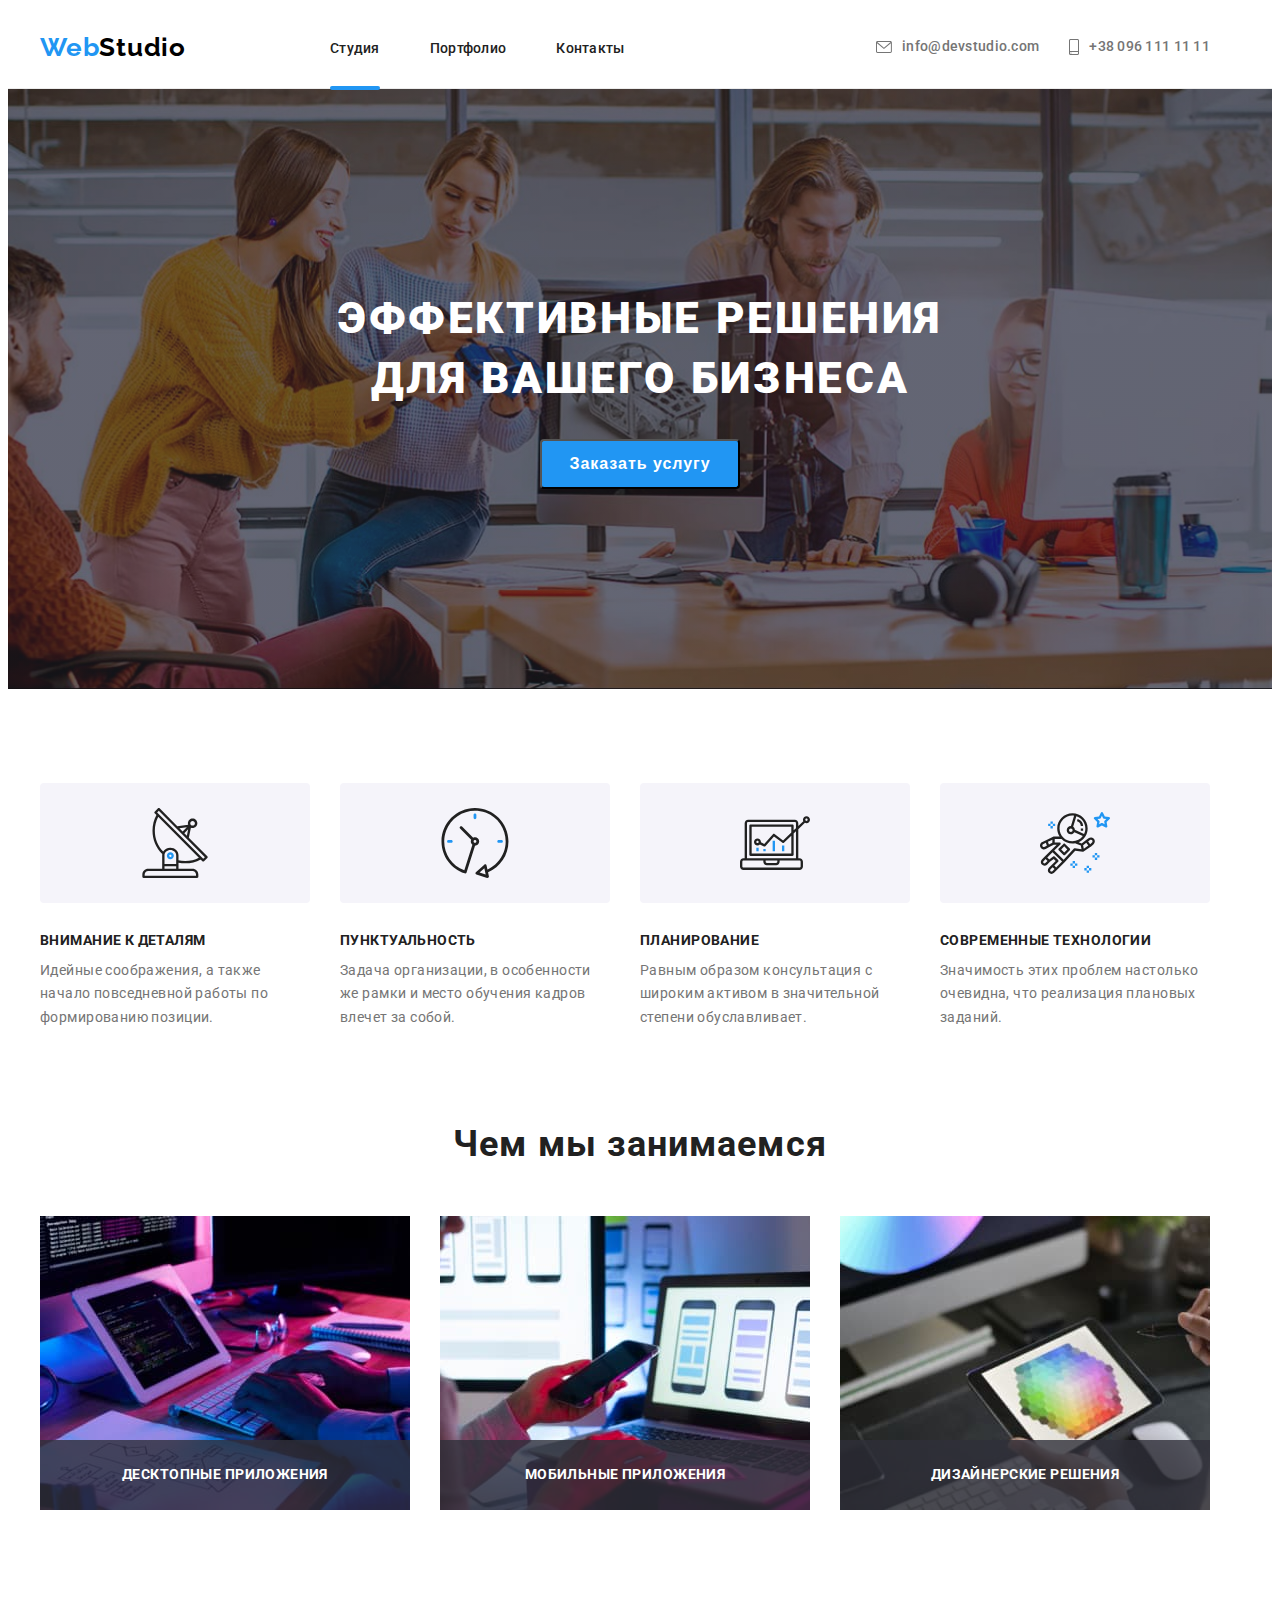
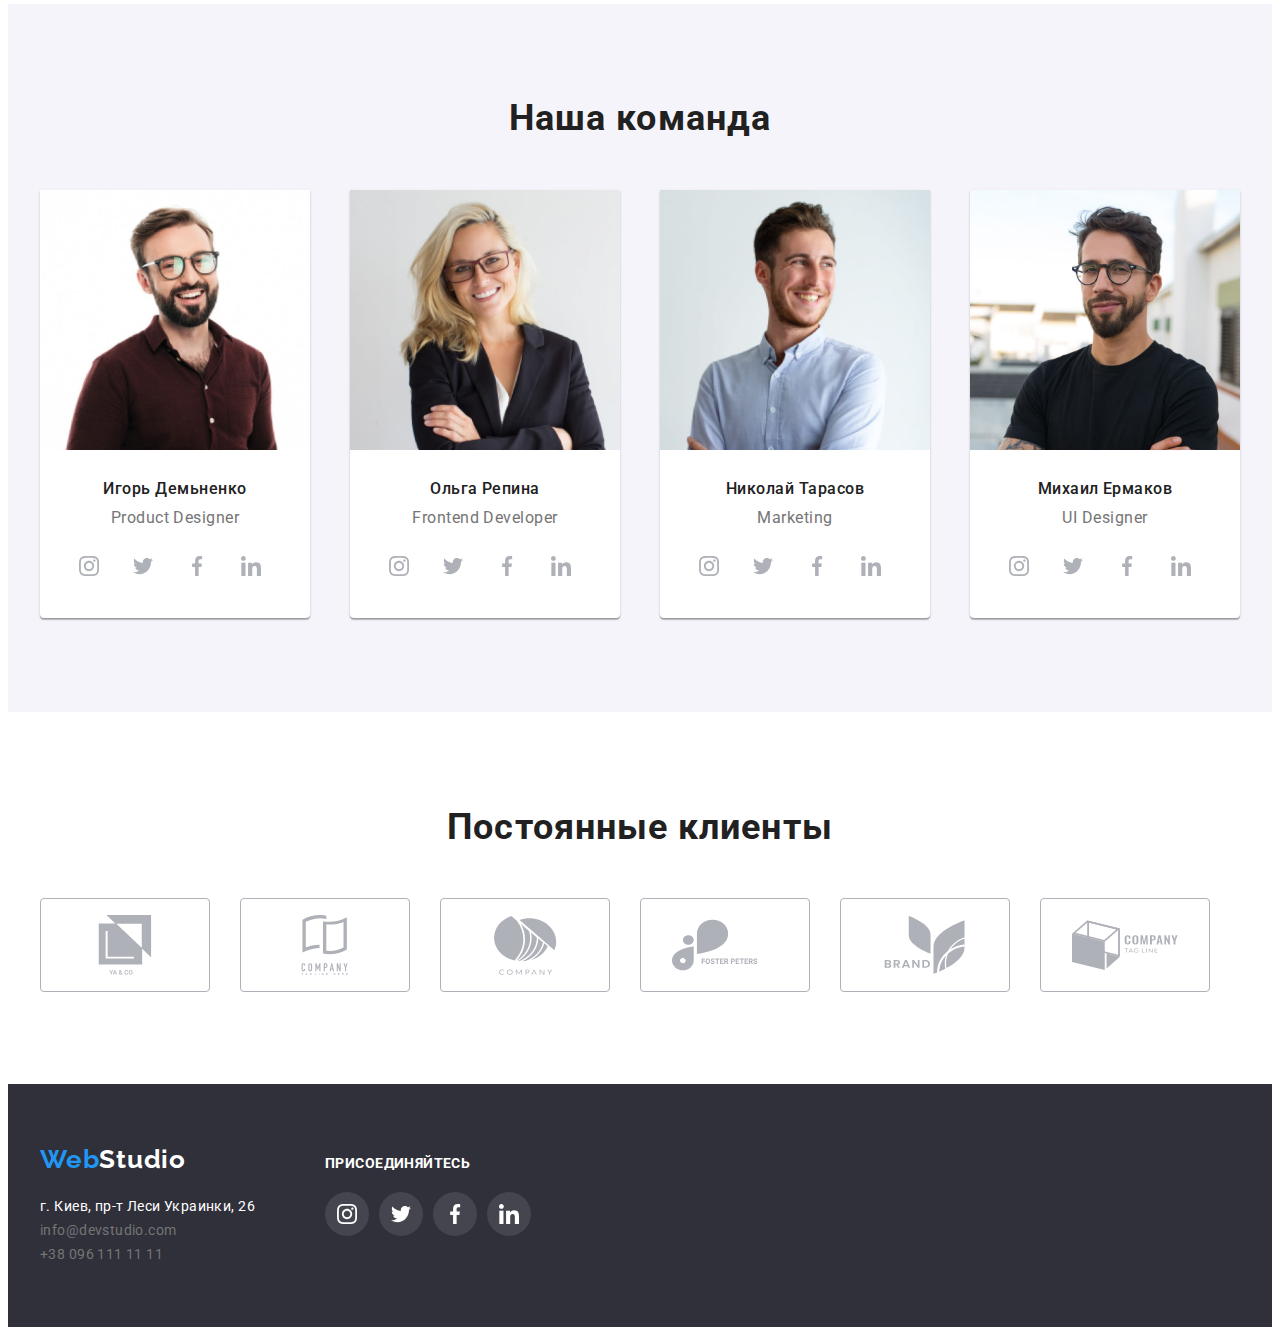
==== commit bc66b008: "правки" ====
--- a/index.html
+++ b/index.html
@@ -153,164 +153,156 @@
             <li class="team-item">
               <div class="team-card-fon">
                 <img src="./images/team-card1.jpg" alt="Игорь Демьненко" width="270" height="260" />
-                <div class="team-text">
-                  <div class="team-icons">
-                    <h3 class="team-item-name">Игорь Демьненко</h3>
-                    <p lang="en" class="team-item-profession">Product Designer</p>
-                    <ul class="team-social-list">
-                      <li class="team-social-item">
-                        <a href="" class="team-social-link">
-                          <svg class="team-social-icon" width="20" height="20">
-                            <use href="./images/icons.svg#icon-instagram"></use>
-                          </svg>
-                        </a>
-                      </li>
-                      <li class="team-social-item">
-                        <a href="" class="team-social-link">
-                          <svg class="team-social-icon" width="20" height="20">
-                            <use href="./images/icons.svg#icon-twitter"></use>
-                          </svg>
-                        </a>
-                      </li>
-                      <li class="team-social-item">
-                        <a href="" class="team-social-link">
-                          <svg class="team-social-icon" width="20" height="20">
-                            <use href="./images/icons.svg#icon-facebook"></use>
-                          </svg>
-                        </a>
-                      </li>
-                      <li class="team-social-item">
-                        <a href="" class="team-social-link">
-                          <svg class="team-social-icon" width="20" height="20">
-                            <use href="./images/icons.svg#icon-linkedin"></use>
-                          </svg>
-                        </a>
-                      </li>
-                    </ul>
-                  </div>
+                <div class="team-icons">
+                  <h3 class="team-item-name">Игорь Демьненко</h3>
+                  <p lang="en" class="team-item-profession">Product Designer</p>
+                  <ul class="team-social-list">
+                    <li class="team-social-item">
+                      <a href="" class="team-social-link">
+                        <svg class="team-social-icon" width="20" height="20">
+                          <use href="./images/icons.svg#icon-instagram"></use>
+                        </svg>
+                      </a>
+                    </li>
+                    <li class="team-social-item">
+                      <a href="" class="team-social-link">
+                        <svg class="team-social-icon" width="20" height="20">
+                          <use href="./images/icons.svg#icon-twitter"></use>
+                        </svg>
+                      </a>
+                    </li>
+                    <li class="team-social-item">
+                      <a href="" class="team-social-link">
+                        <svg class="team-social-icon" width="20" height="20">
+                          <use href="./images/icons.svg#icon-facebook"></use>
+                        </svg>
+                      </a>
+                    </li>
+                    <li class="team-social-item">
+                      <a href="" class="team-social-link">
+                        <svg class="team-social-icon" width="20" height="20">
+                          <use href="./images/icons.svg#icon-linkedin"></use>
+                        </svg>
+                      </a>
+                    </li>
+                  </ul>
                 </div>
               </div>
             </li>
             <li class="team-item">
               <div class="team-card-fon">
                 <img src="./images/team-card2.jpg" alt="Ольга Репина" width="270" height="260" />
-                <div class="team-text">
-                  <div class="team-icons">
-                    <h3 class="team-item-name">Ольга Репина</h3>
-                    <p lang="en" class="team-item-profession">Frontend Developer</p>
-                    <ul class="team-social-list">
-                      <li class="team-social-item">
-                        <a href="" class="team-social-link">
-                          <svg class="team-social-icon" width="20" height="20">
-                            <use href="./images/icons.svg#icon-instagram"></use>
-                          </svg>
-                        </a>
-                      </li>
-                      <li class="team-social-item">
-                        <a href="" class="team-social-link">
-                          <svg class="team-social-icon" width="20" height="20">
-                            <use href="./images/icons.svg#icon-twitter"></use>
-                          </svg>
-                        </a>
-                      </li>
-                      <li class="team-social-item">
-                        <a href="" class="team-social-link">
-                          <svg class="team-social-icon" width="20" height="20">
-                            <use href="./images/icons.svg#icon-facebook"></use>
-                          </svg>
-                        </a>
-                      </li>
-                      <li class="team-social-item">
-                        <a href="" class="team-social-link">
-                          <svg class="team-social-icon" width="20" height="20">
-                            <use href="./images/icons.svg#icon-linkedin"></use>
-                          </svg>
-                        </a>
-                      </li>
-                    </ul>
-                  </div>
+                <div class="team-icons">
+                  <h3 class="team-item-name">Ольга Репина</h3>
+                  <p lang="en" class="team-item-profession">Frontend Developer</p>
+                  <ul class="team-social-list">
+                    <li class="team-social-item">
+                      <a href="" class="team-social-link">
+                        <svg class="team-social-icon" width="20" height="20">
+                          <use href="./images/icons.svg#icon-instagram"></use>
+                        </svg>
+                      </a>
+                    </li>
+                    <li class="team-social-item">
+                      <a href="" class="team-social-link">
+                        <svg class="team-social-icon" width="20" height="20">
+                          <use href="./images/icons.svg#icon-twitter"></use>
+                        </svg>
+                      </a>
+                    </li>
+                    <li class="team-social-item">
+                      <a href="" class="team-social-link">
+                        <svg class="team-social-icon" width="20" height="20">
+                          <use href="./images/icons.svg#icon-facebook"></use>
+                        </svg>
+                      </a>
+                    </li>
+                    <li class="team-social-item">
+                      <a href="" class="team-social-link">
+                        <svg class="team-social-icon" width="20" height="20">
+                          <use href="./images/icons.svg#icon-linkedin"></use>
+                        </svg>
+                      </a>
+                    </li>
+                  </ul>
                 </div>
               </div>
             </li>
             <li class="team-item">
               <div class="team-card-fon">
                 <img src="./images/team-card3.jpg" alt="Николай Тарасов" width="270" height="260" />
-                <div class="team-text">
-                  <div class="team-icons">
-                    <h3 class="team-item-name">Николай Тарасов</h3>
-                    <p lang="en" class="team-item-profession">Marketing</p>
-                    <ul class="team-social-list">
-                      <li class="team-social-item">
-                        <a href="" class="team-social-link">
-                          <svg class="team-social-icon" width="20" height="20">
-                            <use href="./images/icons.svg#icon-instagram"></use>
-                          </svg>
-                        </a>
-                      </li>
-                      <li class="team-social-item">
-                        <a href="" class="team-social-link">
-                          <svg class="team-social-icon" width="20" height="20">
-                            <use href="./images/icons.svg#icon-twitter"></use>
-                          </svg>
-                        </a>
-                      </li>
-                      <li class="team-social-item">
-                        <a href="" class="team-social-link">
-                          <svg class="team-social-icon" width="20" height="20">
-                            <use href="./images/icons.svg#icon-facebook"></use>
-                          </svg>
-                        </a>
-                      </li>
-                      <li class="team-social-item">
-                        <a href="" class="team-social-link">
-                          <svg class="team-social-icon" width="20" height="20">
-                            <use href="./images/icons.svg#icon-linkedin"></use>
-                          </svg>
-                        </a>
-                      </li>
-                    </ul>
-                  </div>
+                <div class="team-icons">
+                  <h3 class="team-item-name">Николай Тарасов</h3>
+                  <p lang="en" class="team-item-profession">Marketing</p>
+                  <ul class="team-social-list">
+                    <li class="team-social-item">
+                      <a href="" class="team-social-link">
+                        <svg class="team-social-icon" width="20" height="20">
+                          <use href="./images/icons.svg#icon-instagram"></use>
+                        </svg>
+                      </a>
+                    </li>
+                    <li class="team-social-item">
+                      <a href="" class="team-social-link">
+                        <svg class="team-social-icon" width="20" height="20">
+                          <use href="./images/icons.svg#icon-twitter"></use>
+                        </svg>
+                      </a>
+                    </li>
+                    <li class="team-social-item">
+                      <a href="" class="team-social-link">
+                        <svg class="team-social-icon" width="20" height="20">
+                          <use href="./images/icons.svg#icon-facebook"></use>
+                        </svg>
+                      </a>
+                    </li>
+                    <li class="team-social-item">
+                      <a href="" class="team-social-link">
+                        <svg class="team-social-icon" width="20" height="20">
+                          <use href="./images/icons.svg#icon-linkedin"></use>
+                        </svg>
+                      </a>
+                    </li>
+                  </ul>
                 </div>
               </div>
             </li>
             <li class="team-item">
               <div class="team-card-fon">
                 <img src="./images/team-card4.jpg" alt="Михаил Ермаков" width="270" height="260" />
-                <div class="team-text">
-                  <div class="team-icons">
-                    <h3 class="team-item-name">Михаил Ермаков</h3>
-                    <p lang="en" class="team-item-profession">UI Designer</p>
-                    <ul class="team-social-list">
-                      <li class="team-social-item">
-                        <a href="" class="team-social-link">
-                          <svg class="team-social-icon" width="20" height="20">
-                            <use href="./images/icons.svg#icon-instagram"></use>
-                          </svg>
-                        </a>
-                      </li>
-                      <li class="team-social-item">
-                        <a href="" class="team-social-link">
-                          <svg class="team-social-icon" width="20" height="20">
-                            <use href="./images/icons.svg#icon-twitter"></use>
-                          </svg>
-                        </a>
-                      </li>
-                      <li class="team-social-item">
-                        <a href="" class="team-social-link">
-                          <svg class="team-social-icon" width="20" height="20">
-                            <use href="./images/icons.svg#icon-facebook"></use>
-                          </svg>
-                        </a>
-                      </li>
-                      <li class="team-social-item">
-                        <a href="" class="team-social-link">
-                          <svg class="team-social-icon" width="20" height="20">
-                            <use href="./images/icons.svg#icon-linkedin"></use>
-                          </svg>
-                        </a>
-                      </li>
-                    </ul>
-                  </div>
+                <div class="team-icons">
+                  <h3 class="team-item-name">Михаил Ермаков</h3>
+                  <p lang="en" class="team-item-profession">UI Designer</p>
+                  <ul class="team-social-list">
+                    <li class="team-social-item">
+                      <a href="" class="team-social-link">
+                        <svg class="team-social-icon" width="20" height="20">
+                          <use href="./images/icons.svg#icon-instagram"></use>
+                        </svg>
+                      </a>
+                    </li>
+                    <li class="team-social-item">
+                      <a href="" class="team-social-link">
+                        <svg class="team-social-icon" width="20" height="20">
+                          <use href="./images/icons.svg#icon-twitter"></use>
+                        </svg>
+                      </a>
+                    </li>
+                    <li class="team-social-item">
+                      <a href="" class="team-social-link">
+                        <svg class="team-social-icon" width="20" height="20">
+                          <use href="./images/icons.svg#icon-facebook"></use>
+                        </svg>
+                      </a>
+                    </li>
+                    <li class="team-social-item">
+                      <a href="" class="team-social-link">
+                        <svg class="team-social-icon" width="20" height="20">
+                          <use href="./images/icons.svg#icon-linkedin"></use>
+                        </svg>
+                      </a>
+                    </li>
+                  </ul>
                 </div>
               </div>
             </li>
--- a/css/style.css
+++ b/css/style.css
@@ -79,12 +79,12 @@
 .current::after {
     content: "";
     width: 100%;
-    height: 5px;
+    height: 4px;
     border-radius: 2px;
     position: absolute;
     background-color: var(--accent-color);
     left: 0;
-    bottom: -33px;
+    bottom: -34px;
 }
 .contacts-item {
     margin-right: 30px;
@@ -172,12 +172,11 @@
     letter-spacing: 0.03em;
     color: var(--text-color);
     background-color: var(--team-color);
-    border:1px solid #F5F4FA ;
+    border: transparent;
     padding: 6px 22px;
     border-radius: 4px;
     cursor: pointer;
-    transition: background-color 250ms cubic-bezier(0.4, 0, 0.2, 1);
-    transition: box-shadow 250ms cubic-bezier(0.4, 0, 0.2, 1);
+    transition: background-color 250ms cubic-bezier(0.4, 0, 0.2, 1), box-shadow 250ms cubic-bezier(0.4, 0, 0.2, 1), color 250ms cubic-bezier(0.4, 0, 0.2, 1);
 }
 .button-item:not(:last-child) {
     margin-right: 8px;
@@ -252,18 +251,10 @@
 .flex-list-link {
     display: block;
     transition: box-shadow 250ms cubic-bezier(0.4, 0, 0.2, 1);
-    
-}
-.flex-list-link:focus, .flex-list-link:hover {
-    box-shadow: 0px 1px 1px rgba(0, 0, 0, 0.12), 0px 4px 4px rgba(0, 0, 0, 0.06), 1px 4px 6px rgba(0, 0, 0, 0.16);
-    cursor: pointer;
 }
 .flex-list-wrap {
     position: relative;
     overflow: hidden;
-}
-.flex-list-card:hover .flex-img-text {
-    transform: translateY(0%);
 }
 .flex-img-text {
     position: absolute;
@@ -278,8 +269,18 @@
     width: 100%;
     height: 100%;
     padding: 64px 24px;
+    border: 1px solid #EEEEEE;
     transform: translateY(100%);
     transition: transform 250ms cubic-bezier(0.4, 0, 0.2, 1);
+}
+.flex-list-link:hover,
+.flex-list-link:focus {
+    box-shadow: 0px 1px 1px rgba(0, 0, 0, 0.12), 0px 4px 4px rgba(0, 0, 0, 0.06), 1px 4px 6px rgba(0, 0, 0, 0.16);
+}
+
+.flex-list-link:hover .flex-img-text,
+.flex-list-link:focus .flex-img-text {
+    transform: translateY(0%);
 }
 .flex-list-text {
     padding: 20px 24px;
@@ -389,12 +390,9 @@
     box-shadow: 0px 1px 3px rgba(0, 0, 0, 0.12), 0px 1px 1px rgba(0, 0, 0, 0.14), 0px 2px 1px rgba(0, 0, 0, 0.2);
     border-radius: 0px 0px 4px 4px;
 }
-.team-text {
-    padding-bottom: 30px;
-    text-align: center;
-}
 .team-icons {
     padding: 30px 0;
+    text-align: center;
 }
 .team-item-name {
     font-weight: 500;
@@ -446,7 +444,7 @@
     justify-content: center;
     border: 1px solid #AFB1B8;
     border-radius: 4px;
-    transition: color 250ms cubic-bezier(0.4, 0, 0.2, 1);
+    transition: color 250ms cubic-bezier(0.4, 0, 0.2, 1), border-color 250ms cubic-bezier(0.4, 0, 0.2, 1);
     
 }
 .clients-icon {
@@ -539,7 +537,7 @@
     width: 100vw;
     height: 100vh;
     background-color: rgba(0, 0, 0, 0.2);
-    transition: background-color 250ms cubic-bezier(0.4, 0, 0.2, 1);
+    transition: opacity 250ms cubic-bezier(0.4, 0, 0.2, 1), visibility 250ms cubic-bezier(0.4, 0, 0.2, 1);
 }
 .modal {
     width: 528px;
